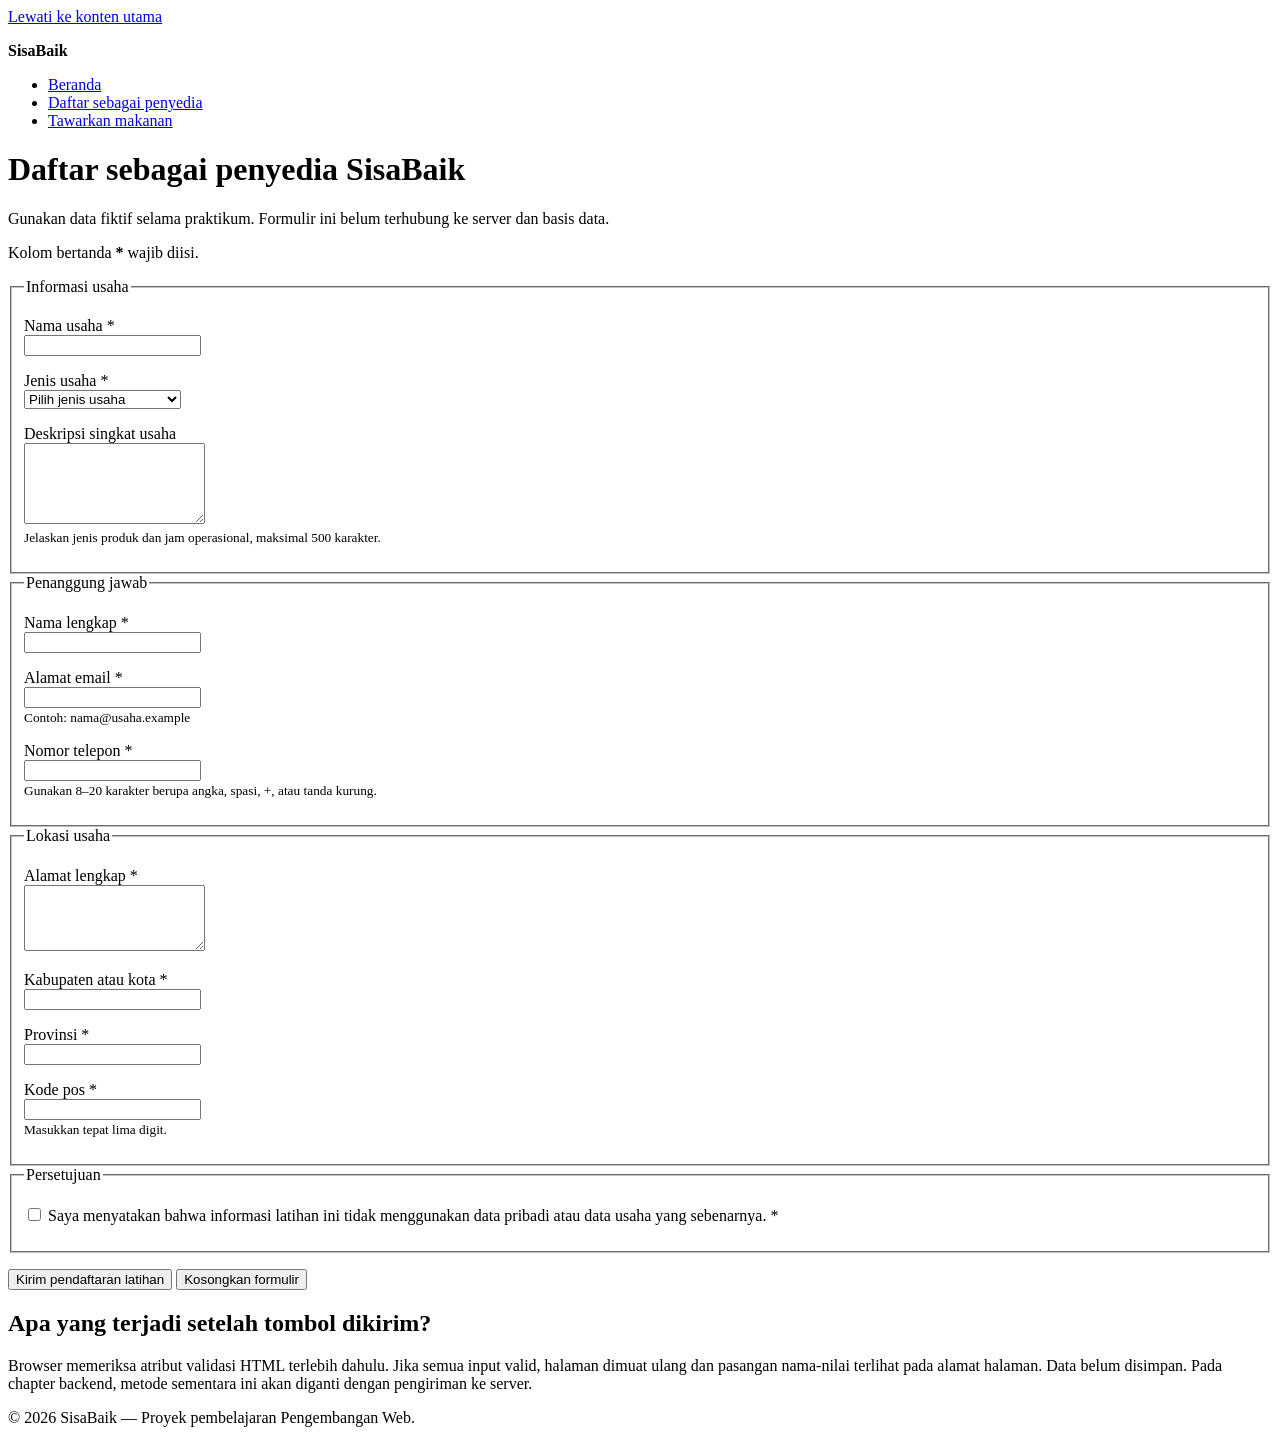
==== daftar-penyedia.html @ fd05a011 "chore: initialize SisaBaik project" ====
<!doctype html>
<html lang="id">
<head>
<meta charset="utf-8">
<meta name="viewport" content="width=device-width, initial-scale=1">
<meta name="description"
content="Formulir prototipe untuk mendaftarkan usaha sebagai penyedia makanan di SisaBaik."
>
<title>Daftar Penyedia | SisaBaik</title>
</head>
<body>
<a href="#konten-utama">Lewati ke konten utama</a>

<header>
<p><strong>SisaBaik</strong></p>
<nav aria-label="Navigasi utama">
<ul>
<li><a href="index.html">Beranda</a></li>
<li>
<a href="daftar-penyedia.html" aria-current="page"> Daftar sebagai penyedia
</a>
</li>
<li><a href="tawarkan-makanan.html">Tawarkan makanan</a></li>
</ul>
</nav>
</header>

<main id="konten-utama" tabindex="-1">
<h1>Daftar sebagai penyedia SisaBaik</h1>
<p>
Gunakan data fiktif selama praktikum. Formulir ini belum terhubung ke
server dan basis data.
</p>
<p id="petunjuk-wajib">Kolom bertanda <strong>*</strong> wajib diisi.</p>

<form
action="daftar-penyedia.html" method="get"
aria-describedby="petunjuk-wajib"
>
<fieldset>
<legend>Informasi usaha</legend>

<p>
<label for="nama-usaha">Nama usaha *</label><br>
<input type="text" id="nama-usaha"
name="nama_usaha" autocomplete="organization" minlength="3" maxlength="100"
required
>
</p>

<p>
<label for="jenis-usaha">Jenis usaha *</label><br>
<select id="jenis-usaha" name="jenis_usaha" required>
<option value="">Pilih jenis usaha</option>
<option value="restoran">Restoran</option>
<option value="toko-roti">Toko roti</option>
<option value="katering">Katering</option>
<option value="ritel">Toko ritel</option>
<option value="hotel">Hotel atau penginapan</option>
<option value="lainnya">Lainnya</option>
</select>
</p>

<p>
<label for="deskripsi-usaha">Deskripsi singkat usaha</label><br>
<textarea id="deskripsi-usaha"
name="deskripsi_usaha" rows="5" maxlength="500"
aria-describedby="bantuan-deskripsi"
></textarea><br>
<small id="bantuan-deskripsi">
Jelaskan jenis produk dan jam operasional, maksimal 500 karakter.
</small>
</p>
</fieldset>
<fieldset>
<legend>Penanggung jawab</legend>

<p>
<label for="nama-penanggung-jawab">Nama lengkap *</label><br>
<input type="text"
id="nama-penanggung-jawab" name="nama_penanggung_jawab" autocomplete="name" minlength="3"
maxlength="100" required

>
</p>

<p>
<label for="email">Alamat email *</label><br>
<input type="email" id="email" name="email"
autocomplete="email" maxlength="254"
aria-describedby="bantuan-email" required
><br>
<small id="bantuan-email">Contoh: nama@usaha.example</small>
</p>

<p>
<label for="telepon">Nomor telepon *</label><br>
<input type="tel" id="telepon"
name="telepon" autocomplete="tel" inputmode="tel" pattern="[0-9+() ]{8,20}"
aria-describedby="bantuan-telepon" required
><br>
<small id="bantuan-telepon">
Gunakan 8–20 karakter berupa angka, spasi, +, atau tanda kurung.
</small>
</p>
</fieldset>

<fieldset>
<legend>Lokasi usaha</legend>

<p>
<label for="alamat">Alamat lengkap *</label><br>
<textarea id="alamat" name="alamat" rows="4"
autocomplete="street-address" minlength="10" maxlength="250"
required
></textarea>
</p>

<p>
<label for="kota">Kabupaten atau kota *</label><br>
<input type="text" id="kota" name="kota"
autocomplete="address-level2" maxlength="100"
required
>
</p>

<p>
<label for="provinsi">Provinsi *</label><br>
<input
type="text" id="provinsi" name="provinsi"
autocomplete="address-level1" maxlength="100"
required
>
</p>

<p>
<label for="kode-pos">Kode pos *</label><br>
<input type="text" id="kode-pos"
name="kode_pos" autocomplete="postal-code" inputmode="numeric" pattern="[0-9]{5}"
aria-describedby="bantuan-kode-pos" required
><br>
<small id="bantuan-kode-pos">Masukkan tepat lima digit.</small>
</p>
</fieldset>

<fieldset>
<legend>Persetujuan</legend>
<p>
<input type="checkbox" id="persetujuan" name="persetujuan" value="setuju"
required
>
<label for="persetujuan">
Saya menyatakan bahwa informasi latihan ini tidak menggunakan data pribadi atau data usaha yang sebenarnya. *
</label>
</p>
</fieldset>
<p>
<button type="submit">Kirim pendaftaran latihan</button>
<button type="reset">Kosongkan formulir</button>
</p>
</form>

<section aria-labelledby="catatan-prototipe">
<h2 id="catatan-prototipe">Apa yang terjadi setelah tombol dikirim?</h2>
<p>
Browser memeriksa atribut validasi HTML terlebih dahulu. Jika semua input valid, halaman dimuat ulang dan pasangan nama-nilai terlihat pada alamat halaman. Data belum disimpan. Pada chapter backend, metode sementara ini akan diganti dengan pengiriman ke server.
</p>
</section>
</main>

<footer>
<p>&copy; 2026 SisaBaik — Proyek pembelajaran Pengembangan Web.</p>
</footer>
</body>
</html>
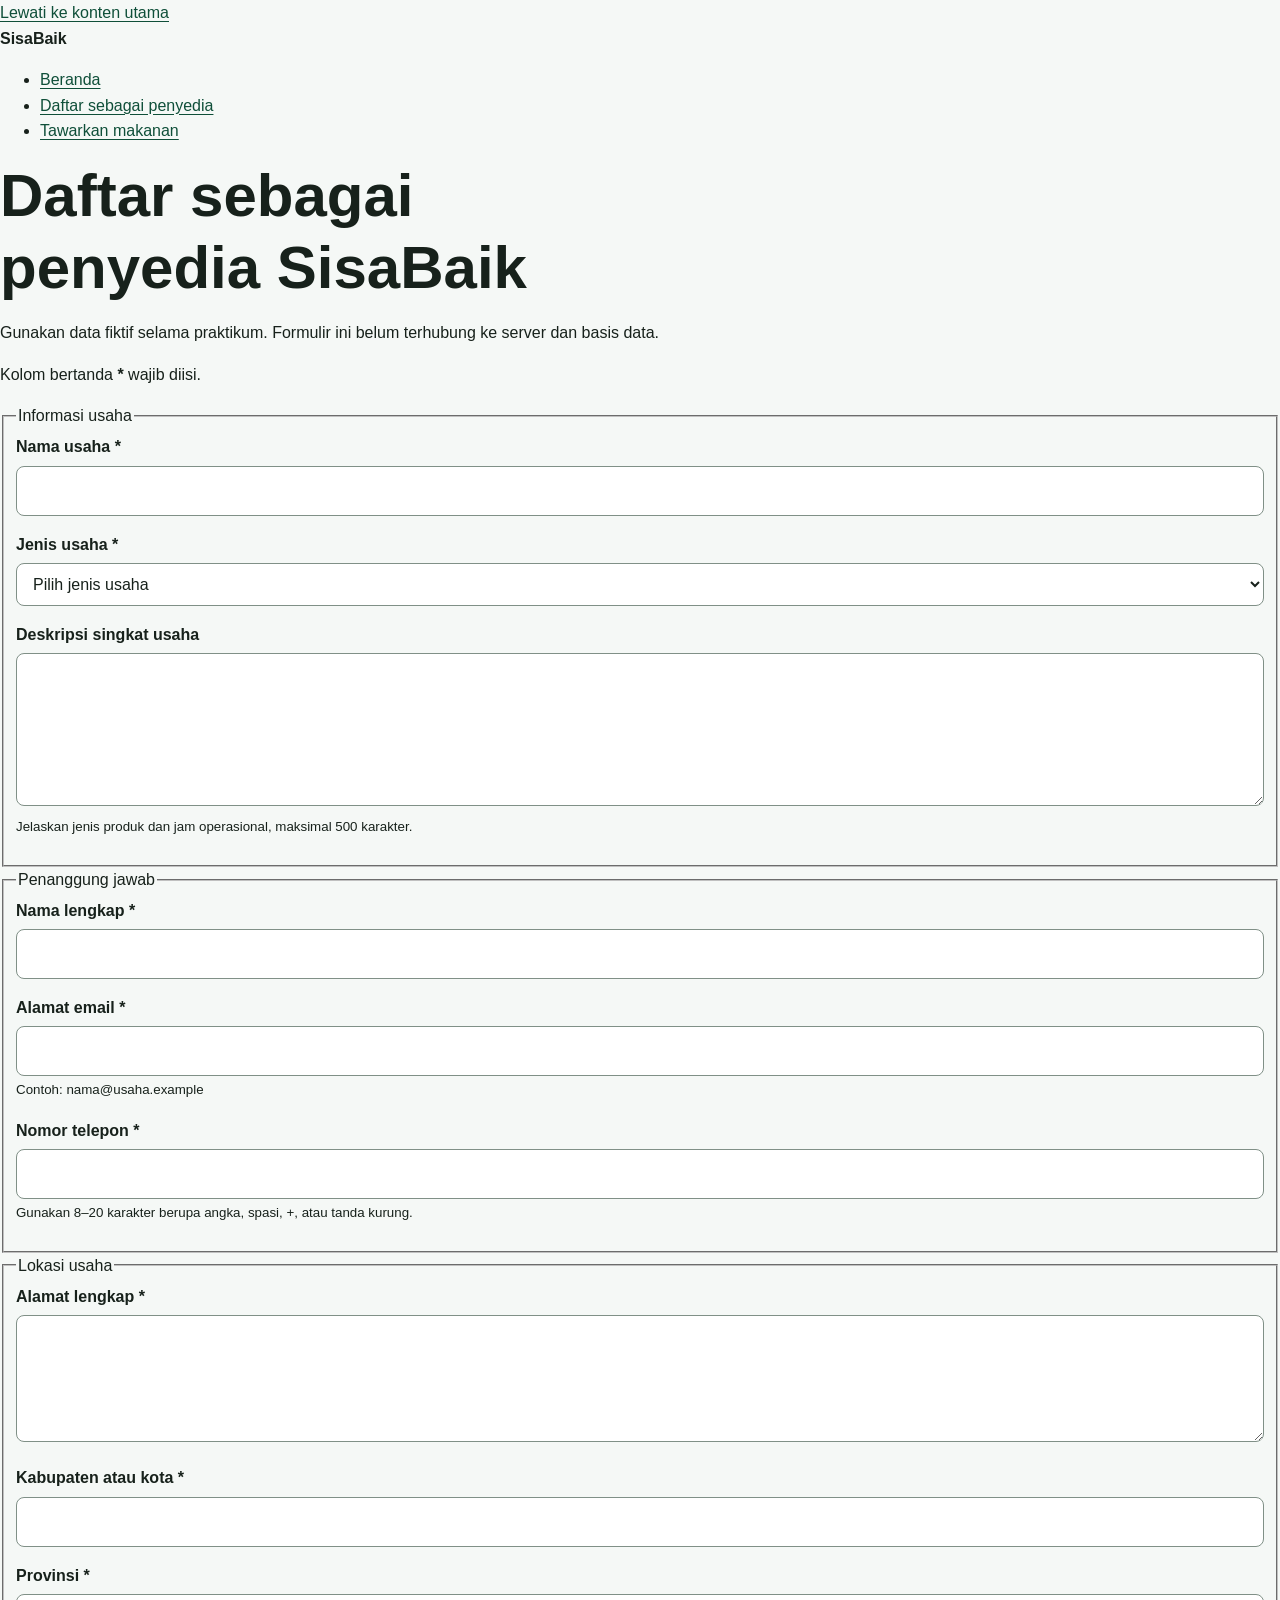
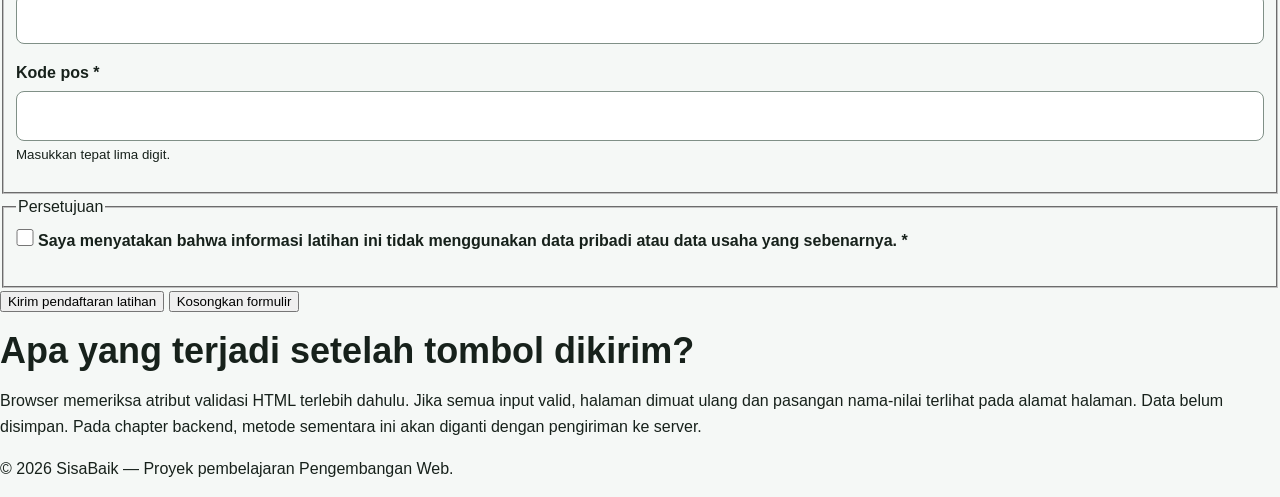
==== commit f3a3cdbf: "feat: add responsive SisaBaik visual system" ====
--- a/daftar-penyedia.html
+++ b/daftar-penyedia.html
@@ -7,6 +7,7 @@
 content="Formulir prototipe untuk mendaftarkan usaha sebagai penyedia makanan di SisaBaik."
 >
 <title>Daftar Penyedia | SisaBaik</title>
+<link rel="stylesheet" href="styles.css">
 </head>
 <body>
 <a href="#konten-utama">Lewati ke konten utama</a>
--- a/styles.css
+++ b/styles.css
@@ -0,0 +1,429 @@
+:root {
+  --color-primary: #176b4d;
+  --color-primary-dark: #0f4f39;
+  --color-primary-soft: #e8f5ef;
+  --color-accent: #f2b84b;
+  --color-text: #17211b;
+  --color-muted: #52615a;
+  --color-surface: #ffffff;
+  --color-background: #f5f8f6;
+  --color-border: #cbd8d1;
+  --color-danger: #a52a2a;
+  --shadow-card: 0 0.5rem 1.5rem rgb(23 33 27 / 10%);
+  --radius-small: 0.5rem;
+  --radius-medium: 0.9rem;
+  --radius-large: 1.4rem;
+  --content-width: 72rem;
+}
+
+*,
+*::before,
+*::after {
+  box-sizing: border-box;
+}
+
+html {
+  scroll-behavior: smooth;
+}
+
+body {
+  margin: 0;
+  background: var(--color-background);
+  color: var(--color-text);
+  font-family: Arial, Helvetica, sans-serif;
+  font-size: 1rem;
+  line-height: 1.6;
+}
+
+h1,
+h2,
+h3,
+p {
+  margin-block-start: 0;
+}
+
+h1,
+h2,
+h3 {
+  line-height: 1.2;
+}
+
+h1 {
+  max-width: 18ch;
+  margin-block-end: 1rem;
+  font-size: clamp(2rem, 7vw, 3.75rem);
+}
+
+h2 {
+  margin-block-end: 1rem;
+  font-size: clamp(1.5rem, 4vw, 2.25rem);
+}
+
+h3 {
+  margin-block-end: 0.6rem;
+  font-size: 1.2rem;
+}
+
+a {
+  color: var(--color-primary-dark);
+  text-underline-offset: 0.2em;
+}
+
+a:hover {
+  text-decoration-thickness: 0.18em;
+}
+
+:focus-visible {
+  outline: 0.2rem solid var(--color-accent);
+  outline-offset: 0.2rem;
+}
+
+.skip-link {
+  position: absolute;
+  inset-block-start: 0.5rem;
+  inset-inline-start: 0.5rem;
+  z-index: 100;
+  padding: 0.7rem 1rem;
+  border-radius: var(--radius-small);
+  background: var(--color-text);
+  color: var(--color-surface);
+  transform: translateY(-180%);
+}
+
+.skip-link:focus {
+  transform: translateY(0);
+}
+
+.container {
+  width: min(100% - 2rem, var(--content-width));
+  margin-inline: auto;
+}
+
+.site-header {
+  background: var(--color-surface);
+  border-block-end: 0.0625rem solid var(--color-border);
+}
+
+.header-layout {
+  display: flex;
+  flex-direction: column;
+  gap: 0.75rem;
+  padding-block: 1rem;
+}
+
+.brand {
+  margin: 0;
+  color: var(--color-primary-dark);
+  font-size: 1.4rem;
+  font-weight: 700;
+}
+
+.nav-list {
+  display: flex;
+  flex-wrap: wrap;
+  gap: 0.5rem 1rem;
+  margin: 0;
+  padding: 0;
+  list-style: none;
+}
+
+.nav-list a {
+  display: inline-block;
+  padding-block: 0.35rem;
+  font-weight: 700;
+}
+
+.nav-list a[aria-current="page"] {
+  color: var(--color-primary);
+  text-decoration-thickness: 0.2em;
+}
+
+.hero {
+  padding-block: clamp(3rem, 10vw, 7rem);
+  background: linear-gradient(135deg, rgb(232 245 239 / 95%), rgb(255 255 255 / 92%));
+}
+
+.hero-layout {
+  display: grid;
+  gap: 2rem;
+  align-items: center;
+}
+
+.eyebrow {
+  margin-block-end: 0.5rem;
+  color: var(--color-primary-dark);
+  font-weight: 700;
+  letter-spacing: 0.05em;
+  text-transform: uppercase;
+}
+
+.lead {
+  max-width: 62ch;
+  color: var(--color-muted);
+  font-size: 1.1rem;
+}
+
+.hero-panel {
+  padding: 1.5rem;
+  border: 0.0625rem solid var(--color-border);
+  border-radius: var(--radius-large);
+  background: var(--color-surface);
+  box-shadow: var(--shadow-card);
+}
+
+.hero-panel strong {
+  display: block;
+  color: var(--color-primary-dark);
+  font-size: 2rem;
+}
+
+.button-group,
+.form-actions {
+  display: flex;
+  flex-wrap: wrap;
+  gap: 0.75rem;
+  align-items: center;
+}
+
+.button {
+  display: inline-block;
+  padding: 0.75rem 1rem;
+  border: 0.125rem solid var(--color-primary);
+  border-radius: var(--radius-small);
+  background: var(--color-primary);
+  color: var(--color-surface);
+  font: inherit;
+  font-weight: 700;
+  line-height: 1.2;
+  text-decoration: none;
+  cursor: pointer;
+}
+
+.button:hover {
+  background: var(--color-primary-dark);
+  border-color: var(--color-primary-dark);
+}
+
+.button-secondary {
+  background: transparent;
+  color: var(--color-primary-dark);
+}
+
+.section {
+  padding-block: clamp(2.5rem, 7vw, 5rem);
+}
+
+.section-alt {
+  background: var(--color-surface);
+}
+
+.section-intro {
+  max-width: 65ch;
+  color: var(--color-muted);
+}
+
+.steps-grid,
+.benefit-grid,
+.offer-grid {
+  display: grid;
+  grid-template-columns: 1fr;
+  gap: 1rem;
+}
+
+.card {
+  padding: 1.25rem;
+  border: 0.0625rem solid var(--color-border);
+  border-radius: var(--radius-medium);
+  background: var(--color-surface);
+  box-shadow: var(--shadow-card);
+}
+
+.step-number {
+  display: inline-grid;
+  width: 2.25rem;
+  height: 2.25rem;
+  margin-block-end: 0.75rem;
+  place-items: center;
+  border-radius: 50%;
+  background: var(--color-primary-soft);
+  color: var(--color-primary-dark);
+  font-weight: 700;
+}
+
+.offer-card {
+  display: flex;
+  flex-direction: column;
+  overflow: hidden;
+  border: 0.0625rem solid var(--color-border);
+  border-radius: var(--radius-medium);
+  background: var(--color-surface);
+  box-shadow: var(--shadow-card);
+}
+
+.offer-card__visual {
+  min-height: 8rem;
+  background: linear-gradient(135deg, var(--color-primary), var(--color-primary-dark));
+}
+
+.offer-card__content {
+  display: flex;
+  flex: 1;
+  flex-direction: column;
+  padding: 1.25rem;
+}
+
+.offer-card__meta {
+  color: var(--color-muted);
+}
+
+.offer-card__price {
+  margin-block-start: auto;
+  font-size: 1.15rem;
+}
+
+.badge {
+  display: inline-block;
+  width: fit-content;
+  margin-block-end: 0.75rem;
+  padding: 0.25rem 0.6rem;
+  border-radius: 999px;
+  background: var(--color-primary-soft);
+  color: var(--color-primary-dark);
+  font-size: 0.85rem;
+  font-weight: 700;
+}
+
+.notice {
+  padding: 1rem;
+  border-inline-start: 0.3rem solid var(--color-primary);
+  border-radius: var(--radius-small);
+  background: var(--color-primary-soft);
+}
+
+.page-heading {
+  padding-block: clamp(2.5rem, 7vw, 5rem) 2rem;
+}
+
+.form-card {
+  max-width: 56rem;
+  margin-block-end: 3rem;
+  padding: clamp(1rem, 4vw, 2rem);
+  border: 0.0625rem solid var(--color-border);
+  border-radius: var(--radius-large);
+  background: var(--color-surface);
+  box-shadow: var(--shadow-card);
+}
+
+.form-section {
+  margin: 0 0 1.5rem;
+  padding: 1.25rem;
+  border: 0.0625rem solid var(--color-border);
+  border-radius: var(--radius-medium);
+}
+
+.form-section legend {
+  padding-inline: 0.4rem;
+  color: var(--color-primary-dark);
+  font-size: 1.1rem;
+  font-weight: 700;
+}
+
+label {
+  display: inline-block;
+  margin-block-end: 0.35rem;
+  font-weight: 700;
+}
+
+input,
+select,
+textarea {
+  width: 100%;
+  padding: 0.7rem 0.75rem;
+  border: 0.0625rem solid #809087;
+  border-radius: var(--radius-small);
+  background: var(--color-surface);
+  color: var(--color-text);
+  font: inherit;
+}
+
+textarea {
+  resize: vertical;
+}
+
+input:focus,
+select:focus,
+textarea:focus {
+  border-color: var(--color-primary-dark);
+}
+
+input[type="checkbox"],
+input[type="radio"] {
+  width: 1.1rem;
+  height: 1.1rem;
+  margin: 0.2rem 0 0;
+  accent-color: var(--color-primary);
+}
+
+.required-note {
+  color: var(--color-muted);
+}
+
+.site-footer {
+  padding-block: 2rem;
+  background: var(--color-primary-dark);
+  color: var(--color-surface);
+}
+
+.site-footer a {
+  color: var(--color-surface);
+}
+
+.footer-layout {
+  display: flex;
+  flex-direction: column;
+  gap: 0.5rem;
+}
+
+.footer-layout p,
+.footer-layout address {
+  margin: 0;
+}
+
+@media (min-width: 48rem) {
+  .header-layout {
+    flex-direction: row;
+    justify-content: space-between;
+    align-items: center;
+  }
+
+  .hero-layout {
+    grid-template-columns: minmax(0, 1.5fr) minmax(15rem, 0.7fr);
+  }
+
+  .steps-grid,
+  .benefit-grid {
+    grid-template-columns: repeat(3, minmax(0, 1fr));
+  }
+
+  .offer-grid {
+    grid-template-columns: repeat(2, minmax(0, 1fr));
+  }
+
+  .footer-layout {
+    flex-direction: row;
+    justify-content: space-between;
+    align-items: center;
+  }
+}
+
+@media (min-width: 68rem) {
+  .offer-grid {
+    grid-template-columns: repeat(3, minmax(0, 1fr));
+  }
+}
+
+@media (prefers-reduced-motion: reduce) {
+  html {
+    scroll-behavior: auto;
+  }
+}
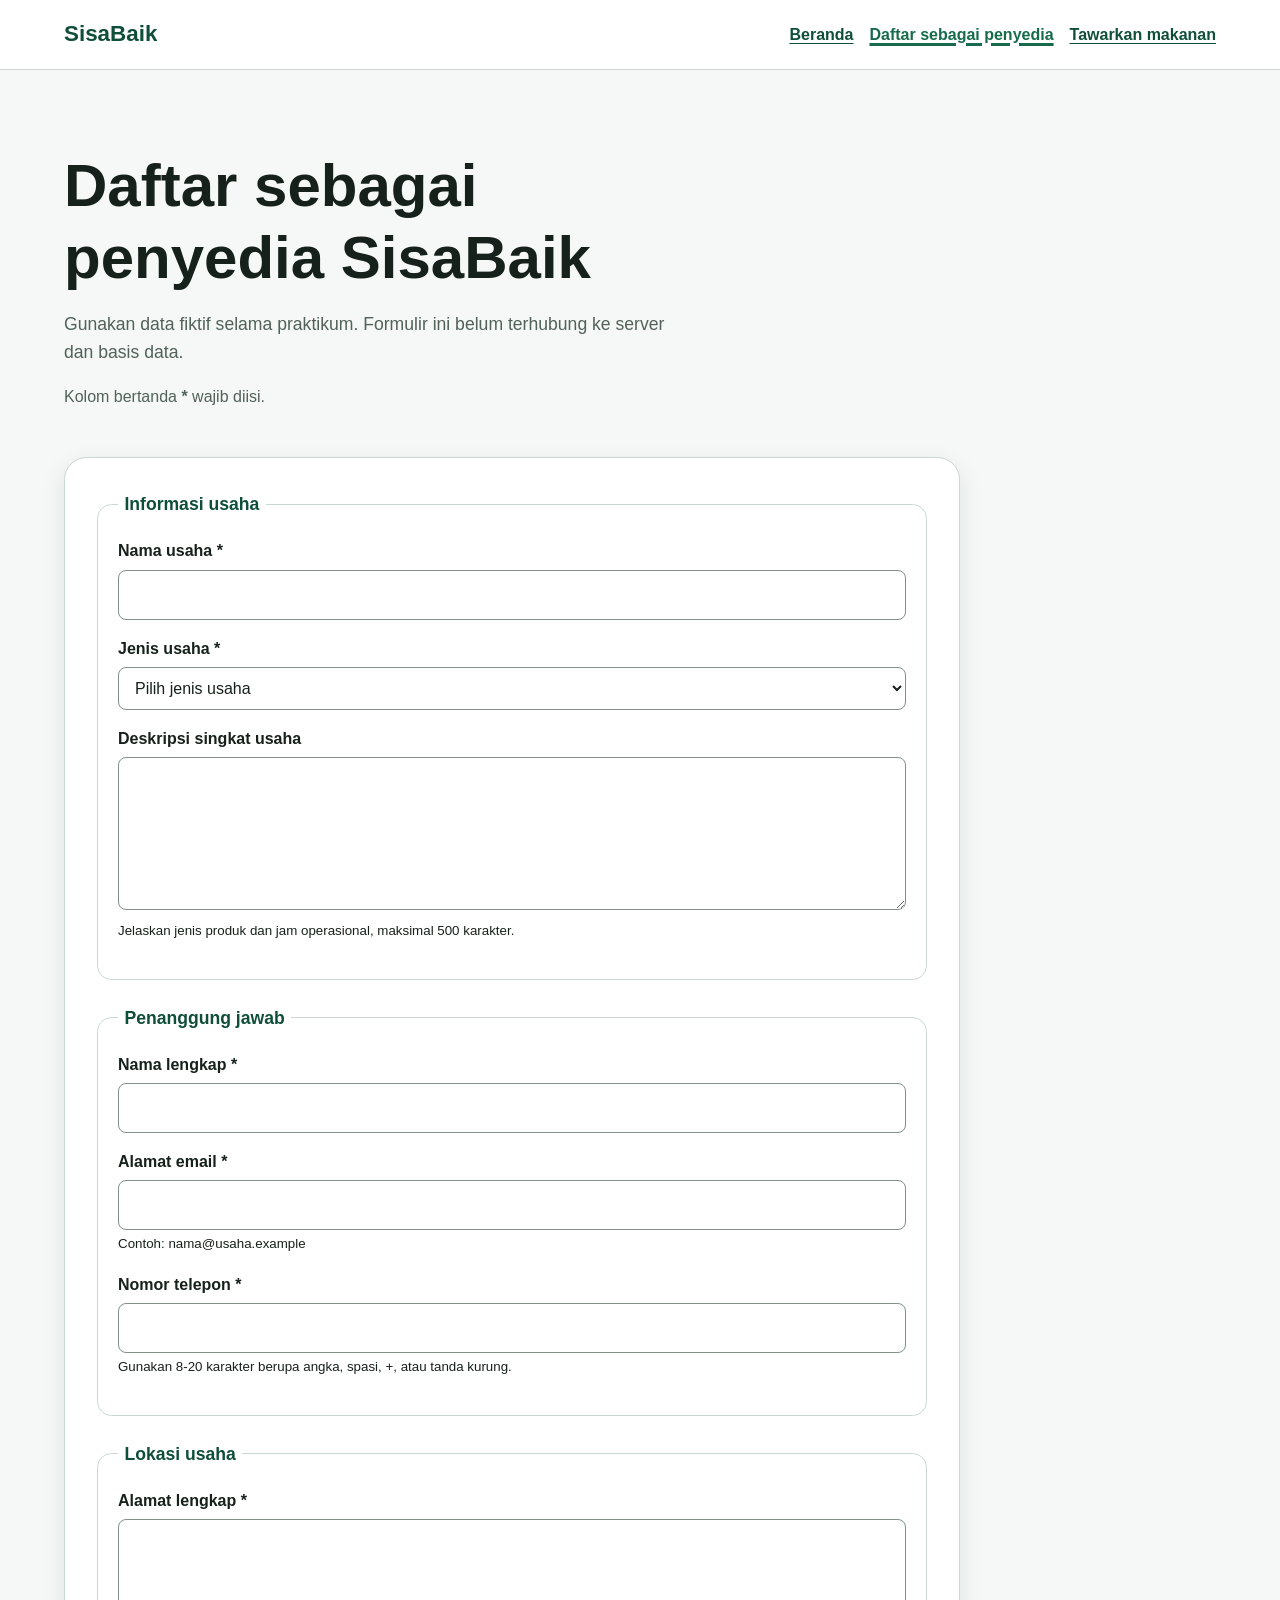
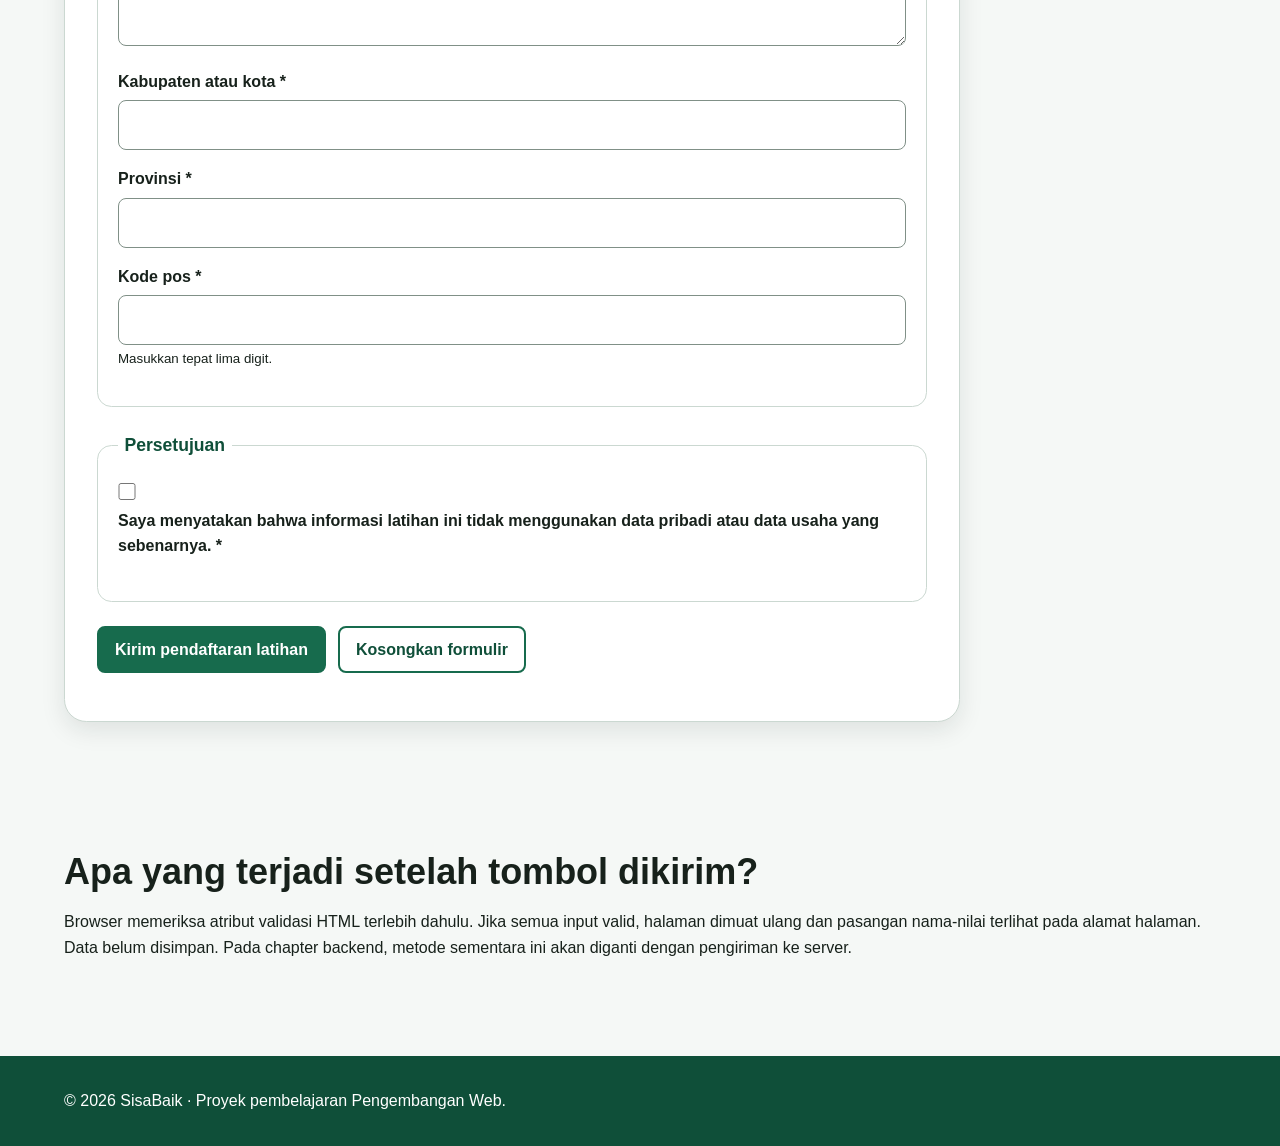
==== commit ae0e0175: "style: apply responsive layout to SisaBaik pages" ====
--- a/daftar-penyedia.html
+++ b/daftar-penyedia.html
@@ -1,176 +1,124 @@
 <!doctype html>
 <html lang="id">
 <head>
-<meta charset="utf-8">
-<meta name="viewport" content="width=device-width, initial-scale=1">
-<meta name="description"
-content="Formulir prototipe untuk mendaftarkan usaha sebagai penyedia makanan di SisaBaik."
->
-<title>Daftar Penyedia | SisaBaik</title>
-<link rel="stylesheet" href="styles.css">
+  <meta charset="utf-8">
+  <meta name="viewport" content="width=device-width, initial-scale=1">
+  <meta name="description" content="Formulir prototipe untuk mendaftarkan usaha sebagai penyedia makanan di SisaBaik.">
+  <title>Daftar Penyedia | SisaBaik</title>
+  <link rel="stylesheet" href="styles.css">
 </head>
 <body>
-<a href="#konten-utama">Lewati ke konten utama</a>
+  <a class="skip-link" href="#konten-utama">Lewati ke konten utama</a>
 
-<header>
-<p><strong>SisaBaik</strong></p>
-<nav aria-label="Navigasi utama">
-<ul>
-<li><a href="index.html">Beranda</a></li>
-<li>
-<a href="daftar-penyedia.html" aria-current="page"> Daftar sebagai penyedia
-</a>
-</li>
-<li><a href="tawarkan-makanan.html">Tawarkan makanan</a></li>
-</ul>
-</nav>
-</header>
+  <header class="site-header">
+    <div class="container header-layout">
+      <p class="brand">SisaBaik</p>
+      <nav aria-label="Navigasi utama">
+        <ul class="nav-list">
+          <li><a href="index.html">Beranda</a></li>
+          <li><a href="daftar-penyedia.html" aria-current="page">Daftar sebagai penyedia</a></li>
+          <li><a href="tawarkan-makanan.html">Tawarkan makanan</a></li>
+        </ul>
+      </nav>
+    </div>
+  </header>
 
-<main id="konten-utama" tabindex="-1">
-<h1>Daftar sebagai penyedia SisaBaik</h1>
-<p>
-Gunakan data fiktif selama praktikum. Formulir ini belum terhubung ke
-server dan basis data.
-</p>
-<p id="petunjuk-wajib">Kolom bertanda <strong>*</strong> wajib diisi.</p>
+  <main class="container" id="konten-utama" tabindex="-1">
+    <div class="page-heading">
+      <h1>Daftar sebagai penyedia SisaBaik</h1>
+      <p class="lead">Gunakan data fiktif selama praktikum. Formulir ini belum terhubung ke server dan basis data.</p>
+      <p class="required-note" id="petunjuk-wajib">Kolom bertanda <strong>*</strong> wajib diisi.</p>
+    </div>
 
-<form
-action="daftar-penyedia.html" method="get"
-aria-describedby="petunjuk-wajib"
->
-<fieldset>
-<legend>Informasi usaha</legend>
+    <form class="form-card" action="daftar-penyedia.html" method="get" aria-describedby="petunjuk-wajib">
+      <fieldset class="form-section">
+        <legend>Informasi usaha</legend>
+        <p>
+          <label for="nama-usaha">Nama usaha *</label><br>
+          <input type="text" id="nama-usaha" name="nama_usaha" autocomplete="organization" minlength="3" maxlength="100" required>
+        </p>
+        <p>
+          <label for="jenis-usaha">Jenis usaha *</label><br>
+          <select id="jenis-usaha" name="jenis_usaha" required>
+            <option value="">Pilih jenis usaha</option>
+            <option value="restoran">Restoran</option>
+            <option value="toko-roti">Toko roti</option>
+            <option value="katering">Katering</option>
+            <option value="ritel">Toko ritel</option>
+            <option value="hotel">Hotel atau penginapan</option>
+            <option value="lainnya">Lainnya</option>
+          </select>
+        </p>
+        <p>
+          <label for="deskripsi-usaha">Deskripsi singkat usaha</label><br>
+          <textarea id="deskripsi-usaha" name="deskripsi_usaha" rows="5" maxlength="500" aria-describedby="bantuan-deskripsi"></textarea><br>
+          <small id="bantuan-deskripsi">Jelaskan jenis produk dan jam operasional, maksimal 500 karakter.</small>
+        </p>
+      </fieldset>
 
-<p>
-<label for="nama-usaha">Nama usaha *</label><br>
-<input type="text" id="nama-usaha"
-name="nama_usaha" autocomplete="organization" minlength="3" maxlength="100"
-required
->
-</p>
+      <fieldset class="form-section">
+        <legend>Penanggung jawab</legend>
+        <p>
+          <label for="nama-penanggung-jawab">Nama lengkap *</label><br>
+          <input type="text" id="nama-penanggung-jawab" name="nama_penanggung_jawab" autocomplete="name" minlength="3" maxlength="100" required>
+        </p>
+        <p>
+          <label for="email">Alamat email *</label><br>
+          <input type="email" id="email" name="email" autocomplete="email" maxlength="254" aria-describedby="bantuan-email" required><br>
+          <small id="bantuan-email">Contoh: nama@usaha.example</small>
+        </p>
+        <p>
+          <label for="telepon">Nomor telepon *</label><br>
+          <input type="tel" id="telepon" name="telepon" autocomplete="tel" inputmode="tel" pattern="[0-9+() ]{8,20}" aria-describedby="bantuan-telepon" required><br>
+          <small id="bantuan-telepon">Gunakan 8-20 karakter berupa angka, spasi, +, atau tanda kurung.</small>
+        </p>
+      </fieldset>
 
-<p>
-<label for="jenis-usaha">Jenis usaha *</label><br>
-<select id="jenis-usaha" name="jenis_usaha" required>
-<option value="">Pilih jenis usaha</option>
-<option value="restoran">Restoran</option>
-<option value="toko-roti">Toko roti</option>
-<option value="katering">Katering</option>
-<option value="ritel">Toko ritel</option>
-<option value="hotel">Hotel atau penginapan</option>
-<option value="lainnya">Lainnya</option>
-</select>
-</p>
+      <fieldset class="form-section">
+        <legend>Lokasi usaha</legend>
+        <p>
+          <label for="alamat">Alamat lengkap *</label><br>
+          <textarea id="alamat" name="alamat" rows="4" autocomplete="street-address" minlength="10" maxlength="250" required></textarea>
+        </p>
+        <p>
+          <label for="kota">Kabupaten atau kota *</label><br>
+          <input type="text" id="kota" name="kota" autocomplete="address-level2" maxlength="100" required>
+        </p>
+        <p>
+          <label for="provinsi">Provinsi *</label><br>
+          <input type="text" id="provinsi" name="provinsi" autocomplete="address-level1" maxlength="100" required>
+        </p>
+        <p>
+          <label for="kode-pos">Kode pos *</label><br>
+          <input type="text" id="kode-pos" name="kode_pos" autocomplete="postal-code" inputmode="numeric" pattern="[0-9]{5}" aria-describedby="bantuan-kode-pos" required><br>
+          <small id="bantuan-kode-pos">Masukkan tepat lima digit.</small>
+        </p>
+      </fieldset>
 
-<p>
-<label for="deskripsi-usaha">Deskripsi singkat usaha</label><br>
-<textarea id="deskripsi-usaha"
-name="deskripsi_usaha" rows="5" maxlength="500"
-aria-describedby="bantuan-deskripsi"
-></textarea><br>
-<small id="bantuan-deskripsi">
-Jelaskan jenis produk dan jam operasional, maksimal 500 karakter.
-</small>
-</p>
-</fieldset>
-<fieldset>
-<legend>Penanggung jawab</legend>
+      <fieldset class="form-section">
+        <legend>Persetujuan</legend>
+        <p>
+          <input type="checkbox" id="persetujuan" name="persetujuan" value="setuju" required>
+          <label for="persetujuan">Saya menyatakan bahwa informasi latihan ini tidak menggunakan data pribadi atau data usaha yang sebenarnya. *</label>
+        </p>
+      </fieldset>
 
-<p>
-<label for="nama-penanggung-jawab">Nama lengkap *</label><br>
-<input type="text"
-id="nama-penanggung-jawab" name="nama_penanggung_jawab" autocomplete="name" minlength="3"
-maxlength="100" required
+      <p class="form-actions">
+        <button class="button" type="submit">Kirim pendaftaran latihan</button>
+        <button class="button button-secondary" type="reset">Kosongkan formulir</button>
+      </p>
+    </form>
 
->
-</p>
+    <section class="section" aria-labelledby="catatan-prototipe">
+      <h2 id="catatan-prototipe">Apa yang terjadi setelah tombol dikirim?</h2>
+      <p>Browser memeriksa atribut validasi HTML terlebih dahulu. Jika semua input valid, halaman dimuat ulang dan pasangan nama-nilai terlihat pada alamat halaman. Data belum disimpan. Pada chapter backend, metode sementara ini akan diganti dengan pengiriman ke server.</p>
+    </section>
+  </main>
 
-<p>
-<label for="email">Alamat email *</label><br>
-<input type="email" id="email" name="email"
-autocomplete="email" maxlength="254"
-aria-describedby="bantuan-email" required
-><br>
-<small id="bantuan-email">Contoh: nama@usaha.example</small>
-</p>
-
-<p>
-<label for="telepon">Nomor telepon *</label><br>
-<input type="tel" id="telepon"
-name="telepon" autocomplete="tel" inputmode="tel" pattern="[0-9+() ]{8,20}"
-aria-describedby="bantuan-telepon" required
-><br>
-<small id="bantuan-telepon">
-Gunakan 8–20 karakter berupa angka, spasi, +, atau tanda kurung.
-</small>
-</p>
-</fieldset>
-
-<fieldset>
-<legend>Lokasi usaha</legend>
-
-<p>
-<label for="alamat">Alamat lengkap *</label><br>
-<textarea id="alamat" name="alamat" rows="4"
-autocomplete="street-address" minlength="10" maxlength="250"
-required
-></textarea>
-</p>
-
-<p>
-<label for="kota">Kabupaten atau kota *</label><br>
-<input type="text" id="kota" name="kota"
-autocomplete="address-level2" maxlength="100"
-required
->
-</p>
-
-<p>
-<label for="provinsi">Provinsi *</label><br>
-<input
-type="text" id="provinsi" name="provinsi"
-autocomplete="address-level1" maxlength="100"
-required
->
-</p>
-
-<p>
-<label for="kode-pos">Kode pos *</label><br>
-<input type="text" id="kode-pos"
-name="kode_pos" autocomplete="postal-code" inputmode="numeric" pattern="[0-9]{5}"
-aria-describedby="bantuan-kode-pos" required
-><br>
-<small id="bantuan-kode-pos">Masukkan tepat lima digit.</small>
-</p>
-</fieldset>
-
-<fieldset>
-<legend>Persetujuan</legend>
-<p>
-<input type="checkbox" id="persetujuan" name="persetujuan" value="setuju"
-required
->
-<label for="persetujuan">
-Saya menyatakan bahwa informasi latihan ini tidak menggunakan data pribadi atau data usaha yang sebenarnya. *
-</label>
-</p>
-</fieldset>
-<p>
-<button type="submit">Kirim pendaftaran latihan</button>
-<button type="reset">Kosongkan formulir</button>
-</p>
-</form>
-
-<section aria-labelledby="catatan-prototipe">
-<h2 id="catatan-prototipe">Apa yang terjadi setelah tombol dikirim?</h2>
-<p>
-Browser memeriksa atribut validasi HTML terlebih dahulu. Jika semua input valid, halaman dimuat ulang dan pasangan nama-nilai terlihat pada alamat halaman. Data belum disimpan. Pada chapter backend, metode sementara ini akan diganti dengan pengiriman ke server.
-</p>
-</section>
-</main>
-
-<footer>
-<p>&copy; 2026 SisaBaik — Proyek pembelajaran Pengembangan Web.</p>
-</footer>
+  <footer class="site-footer">
+    <div class="container footer-layout">
+      <p>&copy; 2026 SisaBaik · Proyek pembelajaran Pengembangan Web.</p>
+    </div>
+  </footer>
 </body>
-</html>
+</html>
